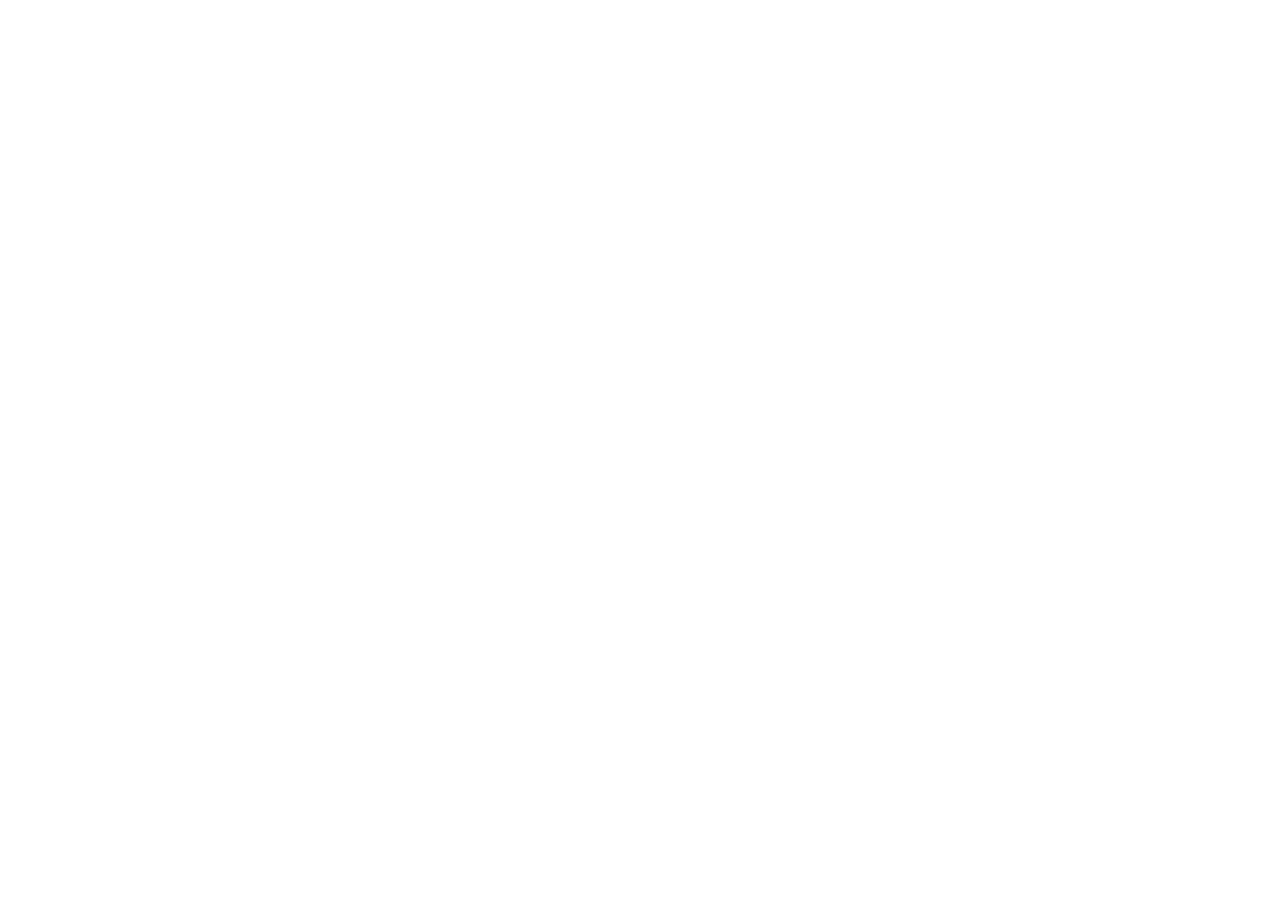
==== index.html @ c8dd0fa5 "Add files via upload" ====
<!DOCTYPE html>
<html lang="en">
<head>
    <meta charset="UTF-8">
    <meta name="viewport" content="width=device-width, initial-scale=1.0">
    <title>Main Page</title>
</head>
<body>
    
</body>
</html>
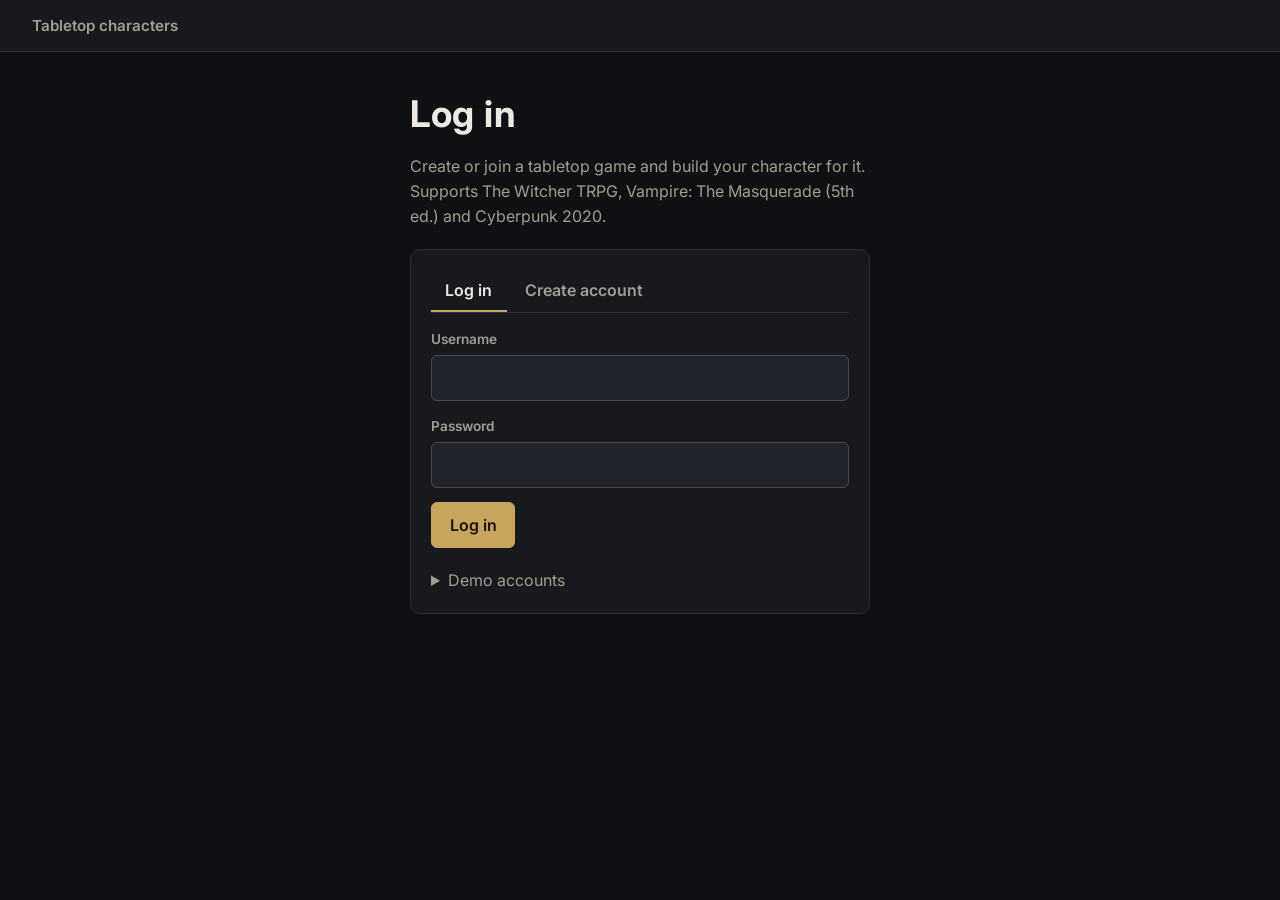
==== commit 72744bd7: "Add VtM and Cyberpunk support, frontend and setup script - SQL: 16 tables (Witcher, VtM V5, Cyberpun" ====
--- a/index.html
+++ b/index.html
@@ -3,9 +3,117 @@
 <head>
     <meta charset="UTF-8">
     <meta name="viewport" content="width=device-width, initial-scale=1.0">
-    <title>Main Page</title>
+    <title>Your games</title>
+    <link rel="preconnect" href="https://fonts.googleapis.com">
+    <link rel="preconnect" href="https://fonts.gstatic.com" crossorigin>
+    <link rel="stylesheet" href="https://fonts.googleapis.com/css2?family=Inter:wght@400;600;700&family=JetBrains+Mono:wght@400;700&display=swap">
+    <link rel="stylesheet" href="css/style.css">
+    <script type="module" src="js/home.js"></script>
 </head>
 <body>
-    
+    <header class="site-header">
+        <span class="home-link">Tabletop characters</span>
+        <div class="header-tools"><div id="user-slot"></div></div>
+    </header>
+
+    <main>
+        <!-- Shown when nobody is logged in -->
+        <section id="auth" hidden class="auth">
+            <h1>Log in</h1>
+            <p class="muted">Create or join a tabletop game and build your character for it.
+                Supports The Witcher TRPG, Vampire: The Masquerade (5th ed.) and Cyberpunk 2020.</p>
+            <div class="panel">
+                <div class="tabs" role="tablist">
+                    <button type="button" role="tab" id="tab-login" aria-selected="true" aria-controls="login-form">Log in</button>
+                    <button type="button" role="tab" id="tab-signup" aria-selected="false" aria-controls="signup-form">Create account</button>
+                </div>
+
+                <form id="login-form" role="tabpanel" aria-labelledby="tab-login">
+                    <div class="field">
+                        <label for="login-name">Username</label>
+                        <input type="text" id="login-name" name="username" autocomplete="username" required>
+                    </div>
+                    <div class="field">
+                        <label for="login-pass">Password</label>
+                        <input type="password" id="login-pass" name="password" autocomplete="current-password" required>
+                    </div>
+                    <p id="login-msg" class="message" role="alert" hidden></p>
+                    <button type="submit" class="btn btn--primary">Log in</button>
+
+                    <details class="demo">
+                        <summary>Demo accounts</summary>
+                        <ul id="demo-list" class="demo-list"></ul>
+                    </details>
+                </form>
+
+                <form id="signup-form" role="tabpanel" aria-labelledby="tab-signup" hidden>
+                    <div class="field">
+                        <label for="signup-name">Username</label>
+                        <input type="text" id="signup-name" name="username" autocomplete="username"
+                               required minlength="3" maxlength="32" pattern="[a-z0-9_]{3,32}"
+                               aria-describedby="signup-name-help">
+                        <small id="signup-name-help">3–32 characters: lowercase letters, numbers and _. It is also your database account name.</small>
+                    </div>
+                    <div class="field">
+                        <label for="signup-pass">Password</label>
+                        <input type="password" id="signup-pass" name="password" autocomplete="new-password"
+                               required minlength="10" aria-describedby="signup-pass-help">
+                        <small id="signup-pass-help">At least 10 characters. Never stored: the database keeps only an ED25519 key derived from it.</small>
+                    </div>
+                    <p id="signup-msg" class="message" role="alert" hidden></p>
+                    <button type="submit" class="btn btn--primary">Create account</button>
+                </form>
+            </div>
+        </section>
+
+        <!-- Shown when logged in -->
+        <section id="play" hidden class="stack">
+            <h1>Your games</h1>
+            <section class="panel">
+                <ul id="my-sessions" class="session-list"></ul>
+            </section>
+
+            <div class="grid-2">
+                <form id="join-form" class="panel">
+                    <h2 class="panel__title">Join a game</h2>
+                    <div class="field">
+                        <label for="join-code">Join code</label>
+                        <input type="text" id="join-code" name="join_code" class="mono code-input"
+                               required minlength="6" maxlength="6" autocomplete="off"
+                               autocapitalize="characters" spellcheck="false" aria-describedby="join-help">
+                        <small id="join-help">The 6-character code from your GM.</small>
+                    </div>
+                    <p id="join-msg" class="message" role="alert" hidden></p>
+                    <button type="submit" class="btn btn--primary">Join as player</button>
+                </form>
+
+                <form id="create-form" class="panel">
+                    <h2 class="panel__title">New game</h2>
+                    <div class="field">
+                        <label for="session-name">Name</label>
+                        <input type="text" id="session-name" name="session_name" maxlength="100" required>
+                    </div>
+                    <fieldset class="choices choices--compact">
+                        <legend>System</legend>
+                        <label class="choice">
+                            <input type="radio" name="game_type" value="witcher" required checked>
+                            <span class="choice__title">The Witcher TRPG</span>
+                        </label>
+                        <label class="choice">
+                            <input type="radio" name="game_type" value="vtm">
+                            <span class="choice__title">Vampire: The Masquerade</span>
+                        </label>
+                        <label class="choice">
+                            <input type="radio" name="game_type" value="cyberpunk">
+                            <span class="choice__title">Cyberpunk 2020</span>
+                        </label>
+                    </fieldset>
+                    <p id="create-msg" class="message" role="alert" hidden></p>
+                    <button type="submit" class="btn btn--primary">Create game</button>
+                    <p class="muted small">You become its Game Master.</p>
+                </form>
+            </div>
+        </section>
+    </main>
 </body>
-</html>+</html>
--- a/css/style.css
+++ b/css/style.css
@@ -0,0 +1,529 @@
+/* =====================================================================
+   style.css - layout and components shared by every page
+   Colours and fonts come from variables. The home page uses the plain
+   dark defaults below; css/themes.css swaps the variables per game
+   when <body data-system="witcher|vtm|cyberpunk"> is set.
+   ===================================================================== */
+
+:root {
+  color-scheme: dark;
+  --bg: #0f1013;
+  --surface: #17191e;
+  --surface-2: #1f2228;
+  --line: #2c3038;
+  --line-strong: #454a54;
+  --ink: #ece9e3;
+  --muted: #a19d95;
+  --accent: #c9a45c;
+  --accent-ink: #17120a;
+  --danger: #e07a6f;
+  --ok: #8fc49a;
+  --focus: #f0d28e;
+
+  --font-head: "Inter", system-ui, sans-serif;
+  --font-body: "Inter", system-ui, -apple-system, "Segoe UI", sans-serif;
+  --font-mono: "JetBrains Mono", ui-monospace, Consolas, monospace;
+  --head-case: none;
+  --head-spacing: 0.02em;
+
+  --radius: 10px;
+  --radius-small: 6px;
+  --gap: 1rem;
+  --page: 1100px;
+}
+
+*, *::before, *::after { box-sizing: border-box; }
+
+/* The hidden attribute must win over any display rule (e.g. .btn's inline-flex) */
+[hidden] { display: none !important; }
+
+html { -webkit-text-size-adjust: 100%; }
+
+body {
+  margin: 0;
+  min-height: 100vh;
+  background: var(--bg);
+  color: var(--ink);
+  font-family: var(--font-body);
+  font-size: 1rem;
+  line-height: 1.55;
+  accent-color: var(--accent);
+}
+
+h1, h2, h3, h4 {
+  font-family: var(--font-head);
+  text-transform: var(--head-case);
+  letter-spacing: var(--head-spacing);
+  line-height: 1.2;
+  margin: 0 0 0.5em;
+}
+h1 { font-size: clamp(1.6rem, 4vw, 2.3rem); }
+h2 { font-size: 1.25rem; }
+h3 { font-size: 1.05rem; }
+p { margin: 0 0 0.75em; }
+a { color: var(--accent); }
+
+:focus-visible { outline: 2px solid var(--focus); outline-offset: 2px; }
+
+.visually-hidden {
+  position: absolute !important;
+  width: 1px; height: 1px;
+  overflow: hidden;
+  clip-path: inset(50%);
+  white-space: nowrap;
+}
+
+.muted { color: var(--muted); }
+.mono { font-family: var(--font-mono); }
+
+/* ---------------- page frame ---------------- */
+.site-header {
+  display: flex;
+  align-items: center;
+  justify-content: space-between;
+  gap: var(--gap);
+  padding: 0.85rem clamp(1rem, 4vw, 2rem);
+  border-bottom: 1px solid var(--line);
+  background: var(--surface);
+}
+.home-link {
+  font-weight: 600;
+  font-size: 0.95rem;
+  color: var(--muted);
+  text-decoration: none;
+}
+a.home-link::before { content: "← "; }
+a.home-link:hover { color: var(--ink); }
+.header-tools, #user-slot, #theme-slot { display: flex; align-items: center; gap: 0.6rem; }
+.school-picker select { padding: 0.3rem 0.5rem; font-size: 0.85rem; width: auto; }
+.back-link {
+  display: inline-block; margin-bottom: 0.75rem;
+  font-size: 0.9rem; color: var(--muted); text-decoration: none;
+}
+.back-link:hover { color: var(--ink); }
+.eyebrow { margin: 0 0 0.2rem; font-size: 0.78rem; letter-spacing: 0.12em; text-transform: uppercase; color: var(--accent); }
+.small { font-size: 0.85rem; margin-top: 0.5rem; }
+.prewrap { white-space: pre-line; }
+.user-chip {
+  font-family: var(--font-mono);
+  font-size: 0.85rem;
+  padding: 0.2rem 0.6rem;
+  border: 1px solid var(--line-strong);
+  border-radius: 999px;
+  color: var(--muted);
+}
+
+main {
+  width: min(var(--page), 100% - 2rem);
+  margin: 0 auto;
+  padding: clamp(1.25rem, 4vw, 2.5rem) 0 4rem;
+}
+
+/* ---------------- panels ---------------- */
+.panel {
+  background: var(--surface);
+  border: 1px solid var(--line);
+  border-radius: var(--radius);
+  padding: 1.25rem;
+}
+.panel__title {
+  font-family: var(--font-head);
+  text-transform: var(--head-case);
+  letter-spacing: var(--head-spacing);
+  font-size: 0.95rem;
+  color: var(--accent);
+  margin: 0 0 0.9rem;
+  padding-bottom: 0.5rem;
+  border-bottom: 1px solid var(--line);
+}
+
+.grid-2, .grid-3, .grid-sheet {
+  display: grid;
+  gap: var(--gap);
+  grid-template-columns: repeat(auto-fit, minmax(min(100%, 320px), 1fr));
+}
+.grid-3 { grid-template-columns: repeat(auto-fit, minmax(min(100%, 220px), 1fr)); }
+.grid-sheet { grid-template-columns: minmax(0, 3fr) minmax(min(100%, 280px), 2fr); }
+@media (max-width: 760px) { .grid-sheet { grid-template-columns: 1fr; } }
+.stack > * + * { margin-top: var(--gap); }
+
+/* ---------------- forms ---------------- */
+.field { display: grid; gap: 0.3rem; margin-bottom: 0.9rem; }
+.field label, .field .label { font-size: 0.85rem; font-weight: 600; color: var(--muted); }
+.field small { color: var(--muted); font-size: 0.8rem; }
+
+input[type="text"], input[type="password"], input[type="number"], select, textarea {
+  width: 100%;
+  font: inherit;
+  color: var(--ink);
+  background: var(--surface-2);
+  border: 1px solid var(--line-strong);
+  border-radius: var(--radius-small);
+  padding: 0.6rem 0.7rem;
+}
+textarea { min-height: 7rem; resize: vertical; }
+input:user-invalid, select:user-invalid { border-color: var(--danger); }
+
+.row { display: flex; gap: 0.6rem; align-items: center; flex-wrap: wrap; }
+
+.btn {
+  font: inherit;
+  font-weight: 600;
+  display: inline-flex;
+  align-items: center;
+  justify-content: center;
+  gap: 0.4rem;
+  padding: 0.6rem 1.1rem;
+  border-radius: var(--radius-small);
+  border: 1px solid var(--line-strong);
+  background: var(--surface-2);
+  color: var(--ink);
+  cursor: pointer;
+  text-decoration: none;
+}
+.btn:hover { border-color: var(--accent); }
+.btn--primary { background: var(--accent); border-color: var(--accent); color: var(--accent-ink); }
+.btn--primary:hover { filter: brightness(1.08); }
+.btn--ghost { background: transparent; }
+.btn--small { padding: 0.3rem 0.7rem; font-size: 0.85rem; }
+.btn[disabled] { opacity: 0.5; cursor: not-allowed; }
+
+.message {
+  padding: 0.6rem 0.8rem;
+  border-radius: var(--radius-small);
+  border: 1px solid var(--danger);
+  color: var(--danger);
+  font-size: 0.9rem;
+  margin: 0.5rem 0;
+}
+.message[data-kind="ok"] { border-color: var(--ok); color: var(--ok); }
+.message[data-kind="info"] { border-color: var(--line-strong); color: var(--muted); }
+
+/* tabs (login / signup) */
+.tabs { display: flex; gap: 0.25rem; margin-bottom: 1rem; border-bottom: 1px solid var(--line); }
+.tabs button {
+  font: inherit; font-weight: 600;
+  background: none; border: 0; color: var(--muted);
+  padding: 0.5rem 0.9rem; cursor: pointer;
+  border-bottom: 2px solid transparent;
+}
+.tabs button[aria-selected="true"] { color: var(--ink); border-bottom-color: var(--accent); }
+
+/* ---------------- choice cards (radios / checkboxes) ---------------- */
+.choices {
+  display: grid;
+  gap: 0.75rem;
+  grid-template-columns: repeat(auto-fill, minmax(min(100%, 230px), 1fr));
+  border: 0; padding: 0; margin: 0 0 1rem;
+}
+.choices legend { font-weight: 600; color: var(--muted); font-size: 0.85rem; margin-bottom: 0.5rem; padding: 0; }
+.choice {
+  position: relative;
+  display: block;
+  padding: 0.9rem 1rem;
+  border: 1px solid var(--line-strong);
+  border-radius: var(--radius);
+  background: var(--surface-2);
+  cursor: pointer;
+}
+.choice input { position: absolute; opacity: 0; inset: 0; margin: 0; cursor: pointer; }
+.choice:hover { border-color: var(--accent); }
+.choice:has(input:checked) { border-color: var(--accent); box-shadow: inset 0 0 0 1px var(--accent); }
+.choice:has(input:checked) .choice__title::after { content: " ✓"; color: var(--accent); }
+.choice:has(input:focus-visible) { outline: 2px solid var(--focus); outline-offset: 2px; }
+.choice:has(input:disabled) { opacity: 0.45; cursor: not-allowed; }
+.choice__title { font-family: var(--font-head); font-weight: 700; display: block; margin-bottom: 0.25rem; }
+.choice__text { font-size: 0.88rem; color: var(--muted); display: block; }
+.choice__why { font-size: 0.8rem; color: var(--danger); display: block; margin-top: 0.35rem; }
+.choice__extra { margin-top: 0.5rem; }
+.group-title { margin: 1.1rem 0 0.5rem; font-size: 0.85rem; color: var(--accent); }
+
+.check-list { display: grid; gap: 0.35rem; grid-template-columns: repeat(auto-fill, minmax(200px, 1fr)); }
+.check-list label { display: flex; gap: 0.5rem; align-items: center; font-size: 0.92rem; }
+
+/* ---------------- badges & lists ---------------- */
+.badge {
+  display: inline-block;
+  font-size: 0.72rem;
+  font-weight: 700;
+  letter-spacing: 0.06em;
+  text-transform: uppercase;
+  padding: 0.15rem 0.5rem;
+  border-radius: 999px;
+  border: 1px solid var(--line-strong);
+  color: var(--muted);
+}
+.badge--accent { border-color: var(--accent); color: var(--accent); }
+
+.session-list { list-style: none; padding: 0; margin: 0; display: grid; gap: 0.5rem; }
+.session-list a {
+  display: flex; justify-content: space-between; align-items: center; gap: 1rem;
+  padding: 0.75rem 0.9rem;
+  border: 1px solid var(--line);
+  border-radius: var(--radius-small);
+  color: var(--ink); text-decoration: none;
+  background: var(--surface-2);
+}
+.session-list a:hover { border-color: var(--accent); }
+
+.demo-list { list-style: none; padding: 0; margin: 0.5rem 0 0; display: grid; gap: 0.3rem; }
+.demo-list button {
+  width: 100%; text-align: left;
+  font: inherit; font-size: 0.85rem;
+  background: none; border: 1px dashed var(--line-strong); border-radius: var(--radius-small);
+  color: var(--muted); padding: 0.35rem 0.6rem; cursor: pointer;
+}
+.demo-list button:hover { color: var(--ink); border-color: var(--accent); }
+
+/* ---------------- home ---------------- */
+.auth { max-width: 460px; margin: 0 auto; }
+.auth > p { margin-bottom: 1.25rem; }
+.demo { margin-top: 1.25rem; }
+.demo summary { color: var(--muted); cursor: pointer; }
+.code-input { font-size: 1.4rem; letter-spacing: 0.25em; text-transform: uppercase; }
+.choices--compact { grid-template-columns: 1fr; gap: 0.4rem; }
+.choices--compact .choice { padding: 0.6rem 0.9rem; }
+.choices--list { display: block; }
+
+/* ---------------- lobby ---------------- */
+.lobby-head {
+  display: flex; flex-wrap: wrap; gap: 1rem;
+  justify-content: space-between; align-items: flex-end;
+  margin-bottom: 1.5rem;
+}
+.lobby-head .eyebrow { margin: 0; font-size: 0.8rem; letter-spacing: 0.12em; text-transform: uppercase; color: var(--accent); }
+.code-box {
+  display: flex; align-items: center; gap: 0.6rem;
+  padding: 0.5rem 0.75rem;
+  border: 1px solid var(--line-strong);
+  border-radius: var(--radius-small);
+  background: var(--surface-2);
+}
+.code-box strong { font-family: var(--font-mono); font-size: 1.25rem; letter-spacing: 0.18em; }
+
+.party { list-style: none; padding: 0; margin: 0; display: grid; gap: 0.5rem; }
+.party li {
+  display: flex; justify-content: space-between; align-items: center; gap: 0.75rem;
+  padding: 0.6rem 0.75rem;
+  border: 1px solid var(--line); border-radius: var(--radius-small);
+}
+
+.cards {
+  display: grid; gap: var(--gap);
+  grid-template-columns: repeat(auto-fill, minmax(min(100%, 260px), 1fr));
+}
+.char-card {
+  display: grid; grid-template-columns: auto 1fr; gap: 0.9rem; align-items: start;
+  padding: 1rem;
+  border: 1px solid var(--line-strong);
+  border-radius: var(--radius);
+  background: var(--surface-2);
+}
+.char-card h3 { margin: 0; }
+.char-card .meta { font-size: 0.85rem; color: var(--muted); }
+.char-card .lore { font-size: 0.88rem; margin-top: 0.5rem; }
+.char-card .actions { grid-column: 1 / -1; display: flex; gap: 0.5rem; flex-wrap: wrap; }
+
+.portrait {
+  width: 64px; height: 64px;
+  display: grid; place-items: center;
+  border: 2px solid var(--accent);
+  border-radius: 50%;
+  background: var(--surface);
+  font-family: var(--font-head);
+  font-size: 1.3rem; font-weight: 700;
+  color: var(--accent);
+}
+
+.locked {
+  display: flex; gap: 0.5rem; align-items: center;
+  font-size: 0.85rem; color: var(--muted);
+  border: 1px dashed var(--line-strong);
+  border-radius: var(--radius-small);
+  padding: 0.6rem 0.75rem;
+}
+.locked::before { content: "🔒"; }
+
+.visibility-note { font-size: 0.85rem; color: var(--muted); }
+.visibility-note ul { margin: 0.4rem 0 0; padding-left: 1.1rem; }
+
+/* ---------------- wizard ---------------- */
+.steps {
+  list-style: none; margin: 0 0 1.5rem; padding: 0;
+  display: grid; gap: 0.35rem;
+  grid-template-columns: repeat(auto-fit, minmax(110px, 1fr));
+  counter-reset: step;
+}
+.steps button {
+  width: 100%;
+  font: inherit; font-size: 0.82rem; font-weight: 600;
+  text-align: left;
+  background: var(--surface);
+  color: var(--muted);
+  border: 1px solid var(--line);
+  border-top: 3px solid var(--line);
+  padding: 0.45rem 0.6rem;
+  cursor: pointer;
+  counter-increment: step;
+}
+.steps button::before { content: counter(step) ". "; }
+.steps button[aria-current="step"] { color: var(--ink); border-top-color: var(--accent); }
+.steps button[data-done="true"] { color: var(--ink); border-top-color: var(--ok); }
+.steps button:disabled { cursor: not-allowed; opacity: 0.55; }
+
+.step[hidden] { display: none; }
+.step-nav {
+  display: flex; justify-content: space-between; gap: 0.75rem; flex-wrap: wrap;
+  margin-top: 1.5rem; padding-top: 1rem; border-top: 1px solid var(--line);
+}
+
+.pool {
+  display: inline-flex; gap: 0.4rem; align-items: baseline;
+  font-family: var(--font-mono);
+  padding: 0.3rem 0.7rem;
+  border: 1px solid var(--line-strong); border-radius: var(--radius-small);
+}
+.pool[data-state="over"] { border-color: var(--danger); color: var(--danger); }
+.pool[data-state="done"] { border-color: var(--ok); color: var(--ok); }
+
+.stepper-grid { display: grid; gap: 0.6rem; grid-template-columns: repeat(auto-fill, minmax(min(100%, 230px), 1fr)); }
+.stepper {
+  display: grid; grid-template-columns: 1fr auto; align-items: center; gap: 0.5rem;
+  padding: 0.5rem 0.7rem;
+  border: 1px solid var(--line); border-radius: var(--radius-small);
+  background: var(--surface-2);
+}
+.stepper__label { font-size: 0.9rem; }
+.stepper__label small { display: block; color: var(--muted); font-size: 0.75rem; }
+.stepper__control { display: flex; align-items: center; gap: 0.25rem; }
+.stepper__control button {
+  width: 2rem; height: 2rem;
+  font: inherit; font-weight: 700;
+  border: 1px solid var(--line-strong); border-radius: var(--radius-small);
+  background: var(--surface); color: var(--ink); cursor: pointer;
+}
+.stepper__control button:disabled { opacity: 0.35; cursor: not-allowed; }
+.stepper__control output {
+  min-width: 2.2rem; text-align: center;
+  font-family: var(--font-mono); font-size: 1.1rem; font-weight: 700;
+}
+
+.derived { display: grid; gap: 0.5rem; grid-template-columns: repeat(auto-fill, minmax(90px, 1fr)); }
+.derived div {
+  text-align: center; padding: 0.4rem;
+  border: 1px solid var(--line); border-radius: var(--radius-small);
+}
+.derived dt { font-size: 0.7rem; letter-spacing: 0.08em; color: var(--muted); }
+.derived dd { margin: 0; font-family: var(--font-mono); font-weight: 700; }
+
+.dice-result { font-family: var(--font-mono); font-size: 1.6rem; font-weight: 700; color: var(--accent); }
+
+.review dl { display: grid; grid-template-columns: max-content 1fr; gap: 0.25rem 1rem; margin: 0; }
+.review dt { color: var(--muted); }
+.review dd { margin: 0; }
+
+/* ---------------- character sheet ---------------- */
+.sheet { display: grid; gap: var(--gap); }
+.sheet-head {
+  display: grid; gap: 1.25rem;
+  grid-template-columns: auto 1fr;
+  align-items: center;
+}
+.sheet-head .portrait { width: 96px; height: 96px; font-size: 2rem; }
+.sheet-head dl { display: grid; grid-template-columns: repeat(auto-fill, minmax(140px, 1fr)); gap: 0.4rem 1rem; margin: 0.5rem 0 0; }
+.sheet-head dt { font-size: 0.7rem; letter-spacing: 0.1em; text-transform: uppercase; color: var(--muted); }
+.sheet-head dd { margin: 0; font-weight: 600; }
+
+.stat-row { display: grid; gap: 0.5rem; grid-template-columns: repeat(auto-fill, minmax(76px, 1fr)); }
+.stat {
+  text-align: center;
+  border: 1px solid var(--line-strong);
+  border-radius: var(--radius-small);
+  padding: 0.5rem 0.25rem;
+  background: var(--surface-2);
+}
+.stat__label { display: block; font-size: 0.72rem; font-weight: 700; letter-spacing: 0.1em; color: var(--muted); }
+.stat__value { display: block; font-family: var(--font-mono); font-size: 1.5rem; font-weight: 700; }
+
+.skill-groups { display: grid; gap: var(--gap); grid-template-columns: repeat(auto-fill, minmax(min(100%, 220px), 1fr)); }
+.skill-groups h3 { font-size: 0.8rem; color: var(--accent); margin-bottom: 0.4rem; }
+.skill-groups ul { list-style: none; margin: 0; padding: 0; }
+.skill-groups li {
+  display: flex; justify-content: space-between; gap: 0.5rem;
+  padding: 0.25rem 0; border-bottom: 1px solid var(--line); font-size: 0.92rem;
+}
+.skill-groups li span:last-child { font-family: var(--font-mono); font-weight: 700; }
+
+.toggle { display: inline-flex; gap: 0.5rem; align-items: center; font-size: 0.9rem; }
+
+.empty { color: var(--muted); font-style: italic; }
+
+@media (max-width: 560px) {
+  .sheet-head { grid-template-columns: 1fr; text-align: center; justify-items: center; }
+  .site-header { flex-wrap: wrap; }
+}
+
+
+/* ---------------- dots, boxes, traits (sheets + creators) ---------------- */
+.dots { display: inline-flex; gap: 4px; flex-shrink: 0; }
+.dots i {
+  width: 11px; height: 11px;
+  border: 1px solid var(--accent);
+  border-radius: 50%;
+  display: inline-block;
+}
+.dots i.on { background: var(--accent); }
+.boxes { display: inline-flex; gap: 3px; flex-wrap: wrap; }
+.boxes i { width: 13px; height: 13px; border: 1px solid var(--line-strong); display: inline-block; }
+.boxes i.on { background: var(--accent); border-color: var(--accent); }
+
+.trait {
+  display: flex; justify-content: space-between; align-items: center; gap: 0.75rem;
+  padding: 0.3rem 0;
+}
+.trait + .trait { border-top: 1px solid var(--line); }
+.specialty { display: block; font-size: 0.75rem; color: var(--muted); }
+
+.dot-picker { border: 0; padding: 0.3rem 0; margin: 0; display: flex; justify-content: space-between; align-items: center; gap: 0.75rem; }
+.dot-picker + .dot-picker { border-top: 1px solid var(--line); }
+.dot-picker legend { float: left; padding: 0; font-size: 0.95rem; }
+.dot-picker legend small { color: var(--muted); }
+.dot-picker__dots { display: inline-flex; align-items: center; gap: 2px; }
+.dot-picker__dot, .dot-picker__clear { position: relative; display: inline-grid; place-items: center; width: 22px; height: 22px; cursor: pointer; }
+.dot-picker__dot input, .dot-picker__clear input { position: absolute; opacity: 0; inset: 0; margin: 0; cursor: pointer; }
+.dot-picker__dot::before {
+  content: ""; width: 13px; height: 13px;
+  border: 1px solid var(--accent); border-radius: 50%;
+}
+.dot-picker__dot.on::before { background: var(--accent); }
+.dot-picker__dot:hover::before { box-shadow: 0 0 0 2px var(--line-strong); }
+.dot-picker__dot:has(input:focus-visible), .dot-picker__clear:has(input:focus-visible) { outline: 2px solid var(--focus); }
+.dot-picker__dot:has(input:disabled) { cursor: not-allowed; opacity: 0.4; }
+.dot-picker__clear { color: var(--muted); font-size: 0.85rem; }
+
+.attr-grid { display: grid; gap: 1.25rem; grid-template-columns: repeat(auto-fit, minmax(min(100%, 240px), 1fr)); }
+
+.spread { border-collapse: collapse; margin: 0.5rem 0 1rem; font-size: 0.9rem; }
+.spread th, .spread td { border: 1px solid var(--line); padding: 0.25rem 0.6rem; text-align: center; }
+.spread th { text-align: left; color: var(--muted); font-weight: 600; }
+.spread td.ok { color: var(--ok); font-weight: 700; }
+.spread td.over { color: var(--danger); font-weight: 700; }
+
+.adv-row { display: grid; grid-template-columns: 1fr 5.5rem auto; gap: 0.4rem; margin-bottom: 0.4rem; }
+.conviction { margin-bottom: 0.25rem; }
+
+.sheet-toolbar { display: flex; justify-content: space-between; align-items: center; gap: 1rem; flex-wrap: wrap; }
+.sheet-head h1 { margin: 0; }
+
+/* ---------------- printing a sheet ---------------- */
+@media print {
+  :root, body { --bg: #fff; --surface: #fff; --surface-2: #fff; --ink: #000; --muted: #444; --line: #999; --line-strong: #666; background: #fff !important; color: #000; }
+  .site-header, .sheet-toolbar, .no-print, .message { display: none !important; }
+  main { width: 100%; padding: 0; }
+  .panel { break-inside: avoid; box-shadow: none !important; clip-path: none !important; }
+}
+
+/* system tags on the home page list */
+.system-badge[data-system-badge="witcher"] { border-color: #8a96a3; color: #b7c2cd; }
+.system-badge[data-system-badge="vtm"] { border-color: #a3222b; color: #e0535c; }
+.system-badge[data-system-badge="cyberpunk"] { border-color: #e1251b; color: #ff6a5f; }
